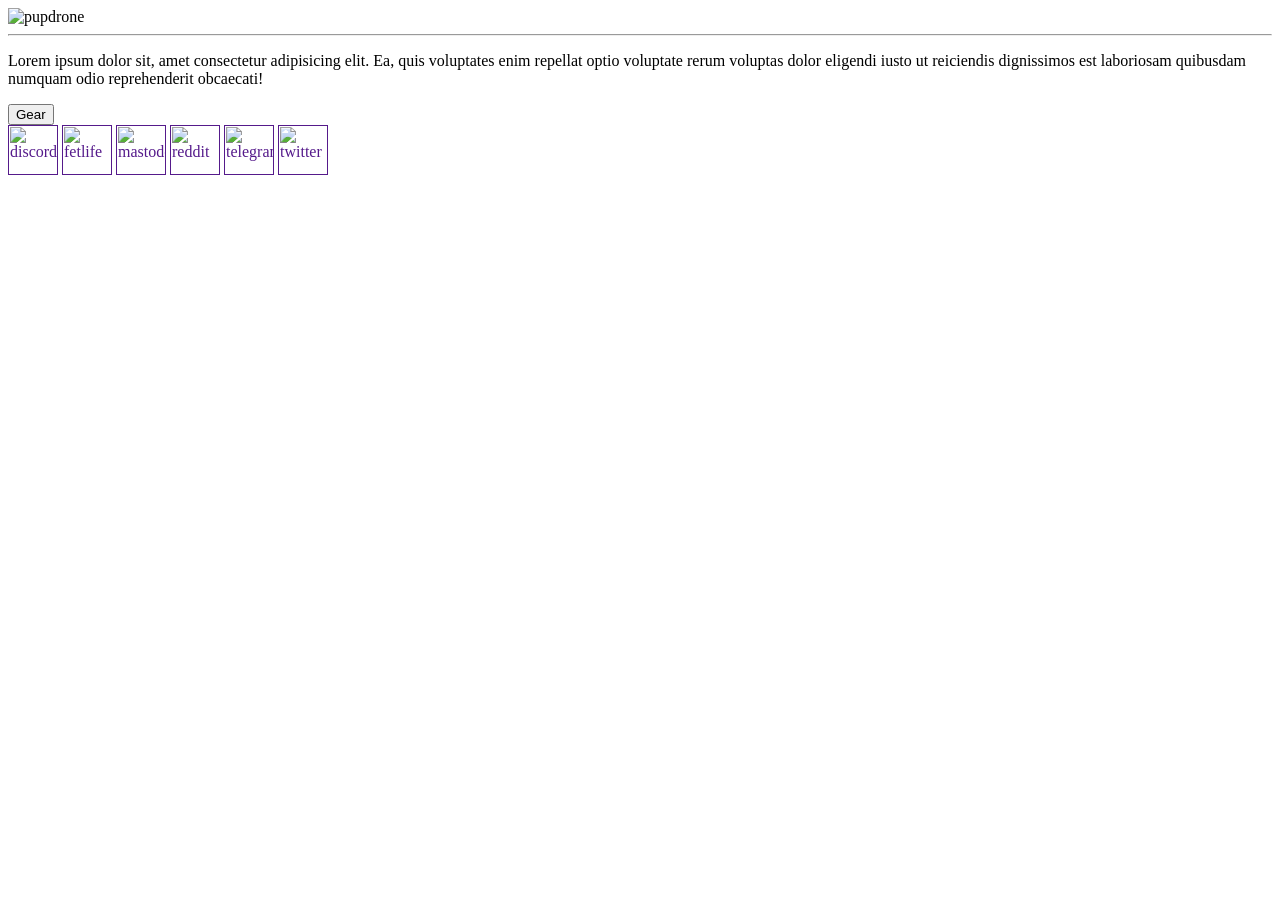
==== index.html @ 0f7b8c2d "Add files via upload" ====
<html xmlns="http://www.w3.org/1999/xhtml" xml:lang="en" lang="en"></html>
<head>
    <title>Pupdrone</title>
    <link rel="stylesheet" href="css/style.css" />
</head>
<body>
    <header>
        <img src="img/header.svg" alt="pupdrone">
    </header>

    <hr class="inv">
    <div class="grid-content-3">
        <div></div>
        <p>Lorem ipsum dolor sit, amet consectetur adipisicing elit. Ea, quis voluptates enim repellat optio voluptate rerum voluptas dolor eligendi iusto ut reiciendis dignissimos est laboriosam quibusdam numquam odio reprehenderit obcaecati!</p>
        <div></div>
    </div>

    <button  onclick="window.open('/gear')">Gear</button>

    <div>
        <a href=""><img width="50px" src="img/discord.svg" alt="discord"></a>
        <a href=""><img width="50px" src="img/fetlife.svg" alt="fetlife"></a>
        <a href=""><img width="50px" src="img/mastodon.svg" alt="mastodon"></a>
        <a href=""><img width="50px" src="img/reddit.svg" alt="reddit"></a>
        <a href=""><img width="50px" src="img/telegram.svg" alt="telegram"></a>
        <a href=""><img width="50px" src="img/twitter.svg" alt="twitter"></a>
    </div>

</body>
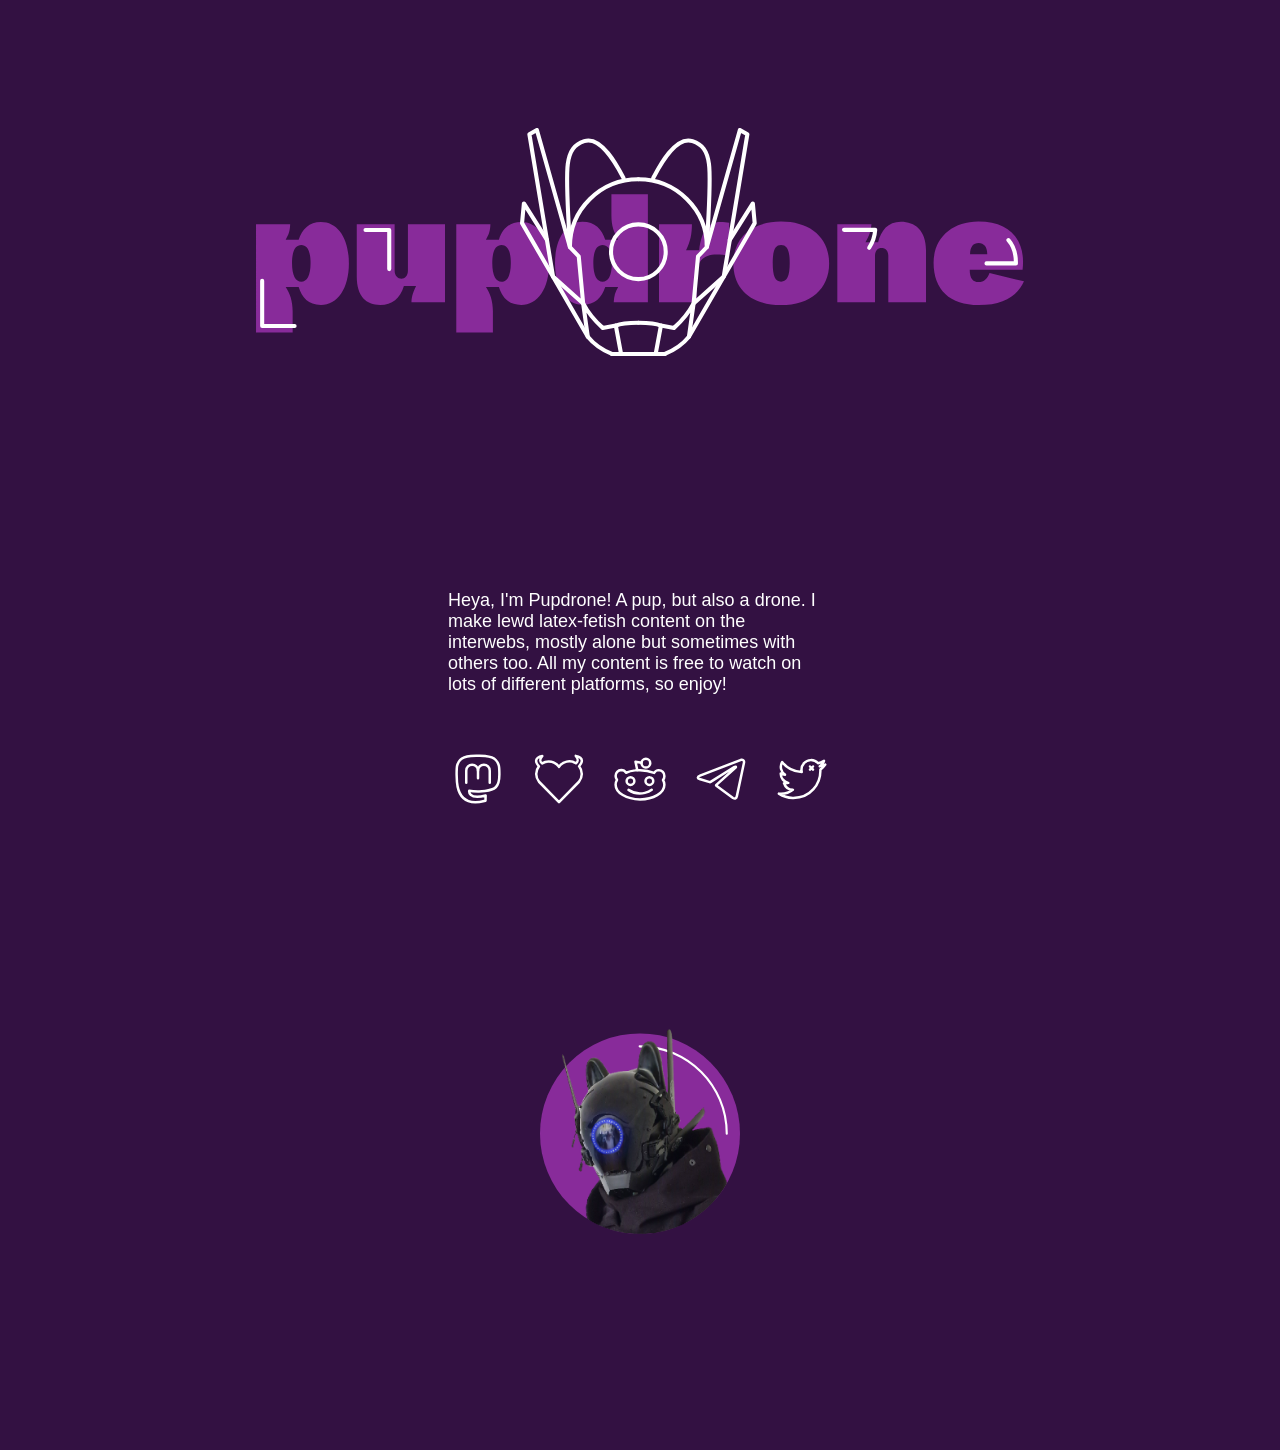
==== commit bbc6149c: "Add files via upload" ====
--- a/index.html
+++ b/index.html
@@ -1,6 +1,20 @@
 <html xmlns="http://www.w3.org/1999/xhtml" xml:lang="en" lang="en"></html>
 <head>
-    <title>Pupdrone</title>
+    <meta charset="utf-8">
+    <meta name="viewport" content="width=device-width, initial-scale=1" />
+    <meta http-equiv="Content-Type" content="text/html; charset=utf-8">
+    <meta name="description" content="Heya, I'm Pupdrone! A pup, but also a drone. I make lewd latex-fetish content on the interwebs."> 
+    <meta property="og:title" content="Pupdrone's site" />
+    <meta property="og:url" content="https://pupdrone.github.io/" />
+    <meta property="og:image" content="https://raw.githubusercontent.com/pupdrone/pupdrone.github.io/main/img/preview.jpg">
+    <meta property="og:type" content="profile" />
+    <meta property="og:locale" content="en" />
+    <meta name="twitter:card" content="summary_large_image">
+    <meta name="twitter:title" content="Pupdrone's site">
+    <meta name="twitter:image" content="https://raw.githubusercontent.com/pupdrone/pupdrone.github.io/main/img/preview.jpg">
+    <meta name="twitter:description" content="Heya, I'm Pupdrone! A pup, but also a drone. I make lewd latex-fetish content on the interwebs.">
+    <link rel="me" href="https://rubber.social/@Pupdrone">
+    <title>Pupdrone's site</title>
     <link rel="stylesheet" href="css/style.css" />
 </head>
 <body>
@@ -8,22 +22,30 @@
         <img src="img/header.svg" alt="pupdrone">
     </header>
 
-    <hr class="inv">
-    <div class="grid-content-3">
-        <div></div>
-        <p>Lorem ipsum dolor sit, amet consectetur adipisicing elit. Ea, quis voluptates enim repellat optio voluptate rerum voluptas dolor eligendi iusto ut reiciendis dignissimos est laboriosam quibusdam numquam odio reprehenderit obcaecati!</p>
-        <div></div>
-    </div>
+    <hr class="inv2">
+    <div class="content">
 
-    <button  onclick="window.open('/gear')">Gear</button>
+        <div class="center">
+            <p>Heya, I'm Pupdrone! A pup, but also a drone. I make lewd latex-fetish content on the interwebs, mostly alone but sometimes with others too. All my content is free to watch on lots of different platforms, so enjoy!</p>
+        </div>
 
-    <div>
-        <a href=""><img width="50px" src="img/discord.svg" alt="discord"></a>
-        <a href=""><img width="50px" src="img/fetlife.svg" alt="fetlife"></a>
-        <a href=""><img width="50px" src="img/mastodon.svg" alt="mastodon"></a>
-        <a href=""><img width="50px" src="img/reddit.svg" alt="reddit"></a>
-        <a href=""><img width="50px" src="img/telegram.svg" alt="telegram"></a>
-        <a href=""><img width="50px" src="img/twitter.svg" alt="twitter"></a>
+        <hr class="inv">
+
+        <div style="display: flex; justify-content: space-between;  align-items: center;">
+            <a href="https://rubber.social/@Pupdrone"><img width="60px" src="img/mastodon.svg" alt="mastodon" class="social"></a>
+            <a href="https://fetlife.com/users/16746684"><img width="60px" src="img/fetlife.svg" alt="fetlife" class="social"></a>
+            <a href="https://www.reddit.com/user/pupdrone"><img width="60px" src="img/reddit.svg" alt="reddit" class="social"></a>
+            <a href="https://t.me/pupdrone"><img width="60px" src="img/telegram.svg" alt="telegram" class="social"></a>
+            <a href="https://twitter.com/pup_drone"><img width="60px" src="img/twitter.svg" alt="twitter" class="social"></a>
+        </div>
+    
+        <hr class="inv2">
+
+        <div class="avatar">
+            <img width="200px" src="img/avatar.svg" alt="pupdrone avatar">
+        </div>
+
+        <hr class="inv2">
     </div>
 
 </body>
--- a/css/style.css
+++ b/css/style.css
@@ -0,0 +1,154 @@
+html{
+    font-family: sans-serif;
+    color: white;
+    font-size: large;
+  }
+
+body {
+    background-color: #331142;
+    margin-top: 10vw;
+    margin-left: 20vw;
+    margin-right: 20vw;
+}
+
+h1 {
+    text-align: center;
+    font-size: 8vw;
+    color: #89279b;
+}
+
+hr.inv {
+    border: 6px;
+    margin-top: 1em;
+    margin-bottom: 1em;
+}
+  
+hr.inv2 {
+  border: 6px;
+  margin-top: 6em;
+  margin-bottom: 6em;
+}
+
+.content {
+    margin-left: 15vw;
+    margin-right: 15vw;
+}
+
+.center {
+    display: flex; 
+    justify-content: center;  
+    align-items: center;
+}
+
+.avatar {
+    display: flex; 
+    justify-content: center;  
+    align-items: center;
+}
+
+.social:hover{
+    filter: invert(24%) sepia(51%) saturate(2301%) hue-rotate(267deg) brightness(91%) contrast(104%);
+}
+
+button {
+    display: inline-block;
+    background-color: #89279b;
+    color: white;
+    font-size: large;
+    border: none;
+    border-radius: 40px;
+    padding: 8px 0px;
+    width: 240px;
+    height: 60px;
+    cursor: pointer;
+  }
+  
+button:hover {
+  background-color: #cc3ae7;
+}
+
+.grid-content-3 {
+    display: grid;
+    grid-template-columns: 1fr 2fr 1fr;
+    column-gap: 1em;
+    row-gap: 1em;
+    }
+
+.gear-container {  display: grid;
+    grid-template-columns: 1fr 1fr 1fr 1fr;
+    grid-template-rows: 1fr 1fr 1fr 1fr;
+    gap: .8em;
+    grid-auto-flow: row;
+    height: 400em; 
+    grid-template-areas: 
+    "item1 item2 item2 item3"
+    "item1 item4 item5 item5"
+    "item6 item7 item5 item5"
+    "item8 item8 item9 item10"; 
+  }
+
+.grid-img {
+    object-fit: cover; 
+    width: 100%;
+    height: 100%;
+    border-radius: 10px;
+}
+
+.grid-img:hover { 
+    -o-transition:.2s;
+    -ms-transition:.2s;
+    -moz-transition:.2s;
+    -webkit-transition:.2s;
+    transition:.2s;
+    box-shadow: 0 5px 5px rgba(0, 0, 0, 0.4);
+    transform: scale(1.02, 1.02);
+}
+
+
+.item1 { grid-area: item1; }
+.item2 { grid-area: item2; }
+.item3 { grid-area: item3; }
+.item4 { grid-area: item4; }
+.item5 { grid-area: item5; }
+.item6 { grid-area: item6; }
+.item7 { grid-area: item7; }
+.item8 { grid-area: item8; }
+.item9 { grid-area: item9; }
+.item10 { grid-area: item10; }
+      
+
+@media screen and (max-width: 1200px) {
+    .grid-content-3 {
+        grid-template-columns: 1fr;
+    }
+    .content {
+        margin-left: 5vw;
+        margin-right: 5vw;
+    }
+}
+    
+
+@media screen and (max-width: 800px) {
+    body {
+        margin-left: 10vw;
+        margin-right: 10vw;
+    }
+
+    .content {
+        margin-left: 1vw;
+        margin-right: 1vw;
+    }
+    .grid-content-3 {
+        grid-template-columns: 1fr;
+    }
+
+    .gear-container {  display: grid;
+        grid-template-columns: 1fr 1fr;
+        grid-template-areas:
+        "item1 item2"
+        "item3 item4"
+        "item5 item6"
+        "item7 item8"
+        "item9 item10";
+    }
+}
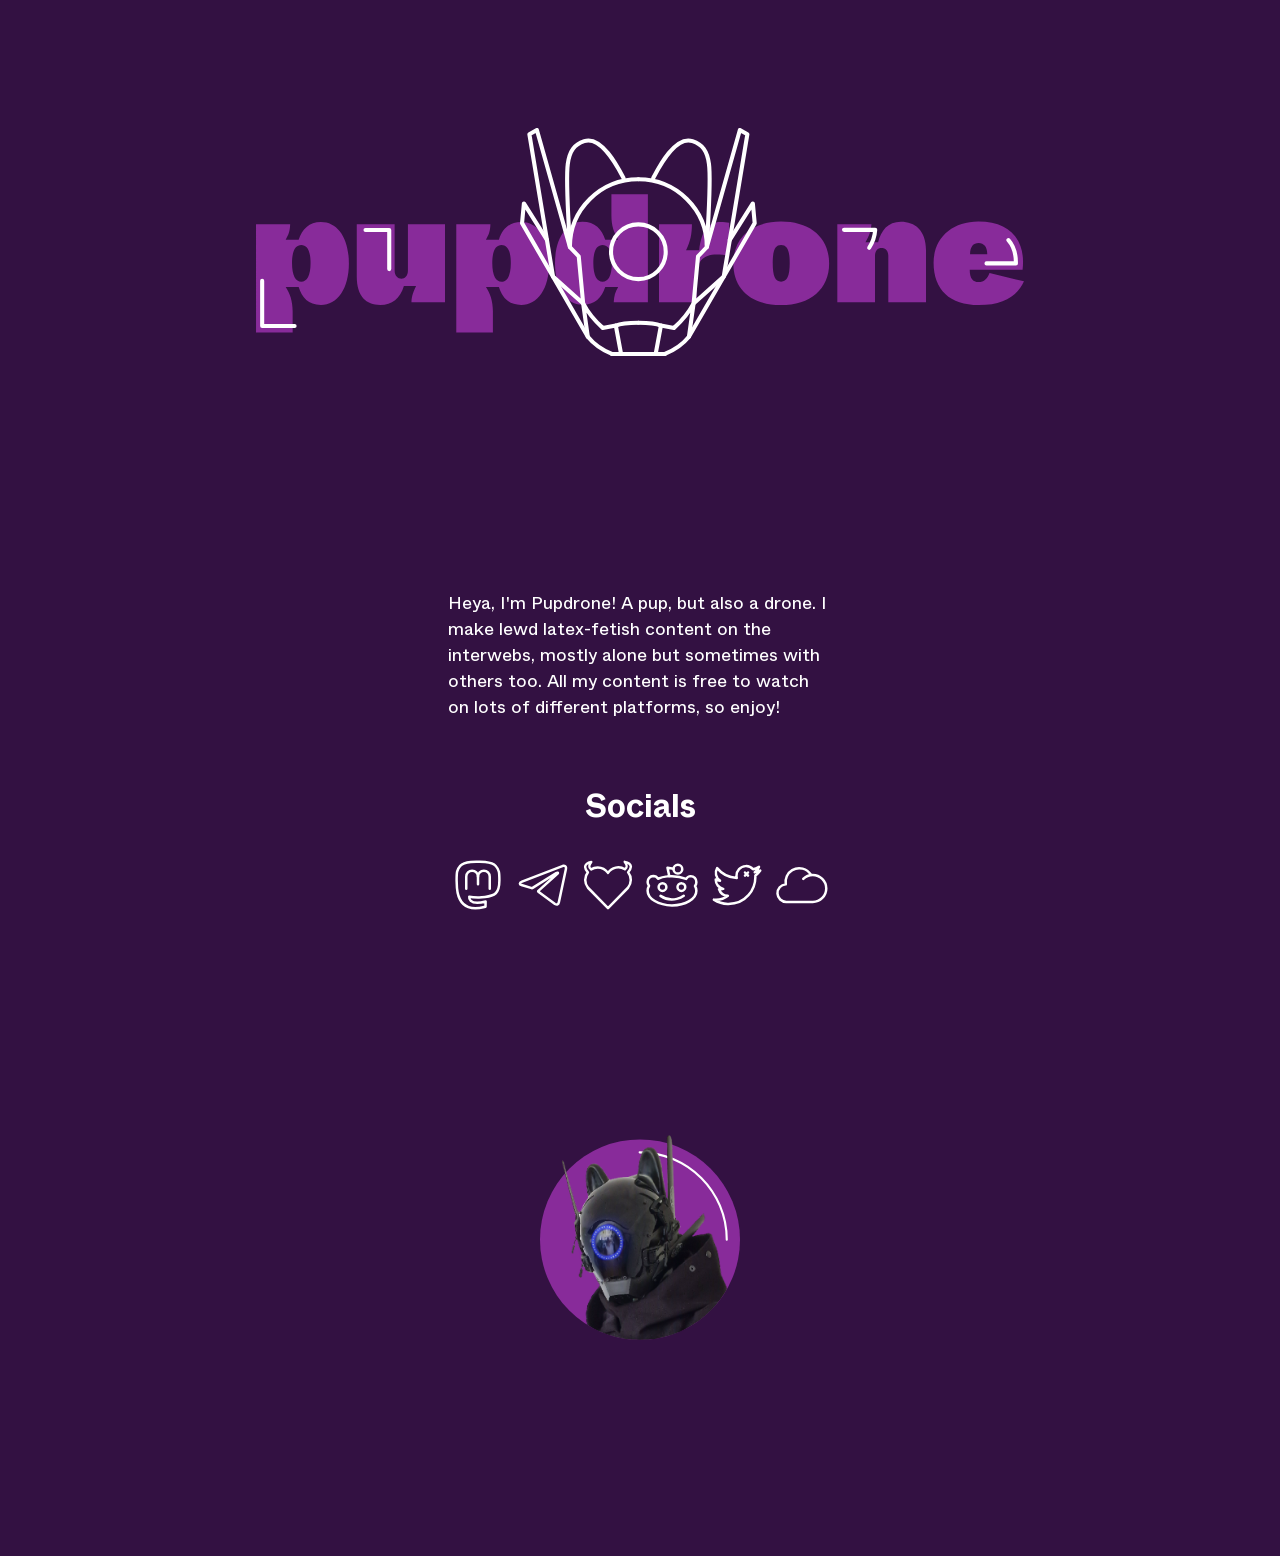
==== commit daac56d9: "Add files via upload" ====
--- a/index.html
+++ b/index.html
@@ -14,6 +14,7 @@
     <meta name="twitter:image" content="https://raw.githubusercontent.com/pupdrone/pupdrone.github.io/main/img/preview.jpg">
     <meta name="twitter:description" content="Heya, I'm Pupdrone! A pup, but also a drone. I make lewd latex-fetish content on the interwebs.">
     <link rel="me" href="https://rubber.social/@Pupdrone">
+    <link rel="shortcut icon" type="image/png" href="img/favicon.png"/>
     <title>Pupdrone's site</title>
     <link rel="stylesheet" href="css/style.css" />
 </head>
@@ -31,12 +32,14 @@
 
         <hr class="inv">
 
+        <h2 >Socials</h2>
         <div style="display: flex; justify-content: space-between;  align-items: center;">
             <a href="https://rubber.social/@Pupdrone"><img width="60px" src="img/mastodon.svg" alt="mastodon" class="social"></a>
+            <a href="https://t.me/pupdrone"><img width="60px" src="img/telegram.svg" alt="telegram" class="social"></a>
             <a href="https://fetlife.com/users/16746684"><img width="60px" src="img/fetlife.svg" alt="fetlife" class="social"></a>
             <a href="https://www.reddit.com/user/pupdrone"><img width="60px" src="img/reddit.svg" alt="reddit" class="social"></a>
-            <a href="https://t.me/pupdrone"><img width="60px" src="img/telegram.svg" alt="telegram" class="social"></a>
             <a href="https://twitter.com/pup_drone"><img width="60px" src="img/twitter.svg" alt="twitter" class="social"></a>
+            <a href="https://bsky.app/profile/pupdrone.bsky.social"><img width="60px" src="img/bluesky.svg" alt="bluesky" class="social"></a>
         </div>
     
         <hr class="inv2">
--- a/css/style.css
+++ b/css/style.css
@@ -1,5 +1,15 @@
+@font-face {
+    font-family: Wh;
+    src: url(../img/wh-reg.woff2);
+}
+
+@font-face {
+    font-family: Wh-Ink;
+    src: url(../img/wh-ink-bld.woff2);
+}
+
 html{
-    font-family: sans-serif;
+    font-family: Wh, sans-serif;
     color: white;
     font-size: large;
   }
@@ -15,6 +25,12 @@
     text-align: center;
     font-size: 8vw;
     color: #89279b;
+}
+
+h2 {
+    font-family: Wh-Ink, sans-serif;
+    font-size: xx-large;
+    text-align: center;
 }
 
 hr.inv {
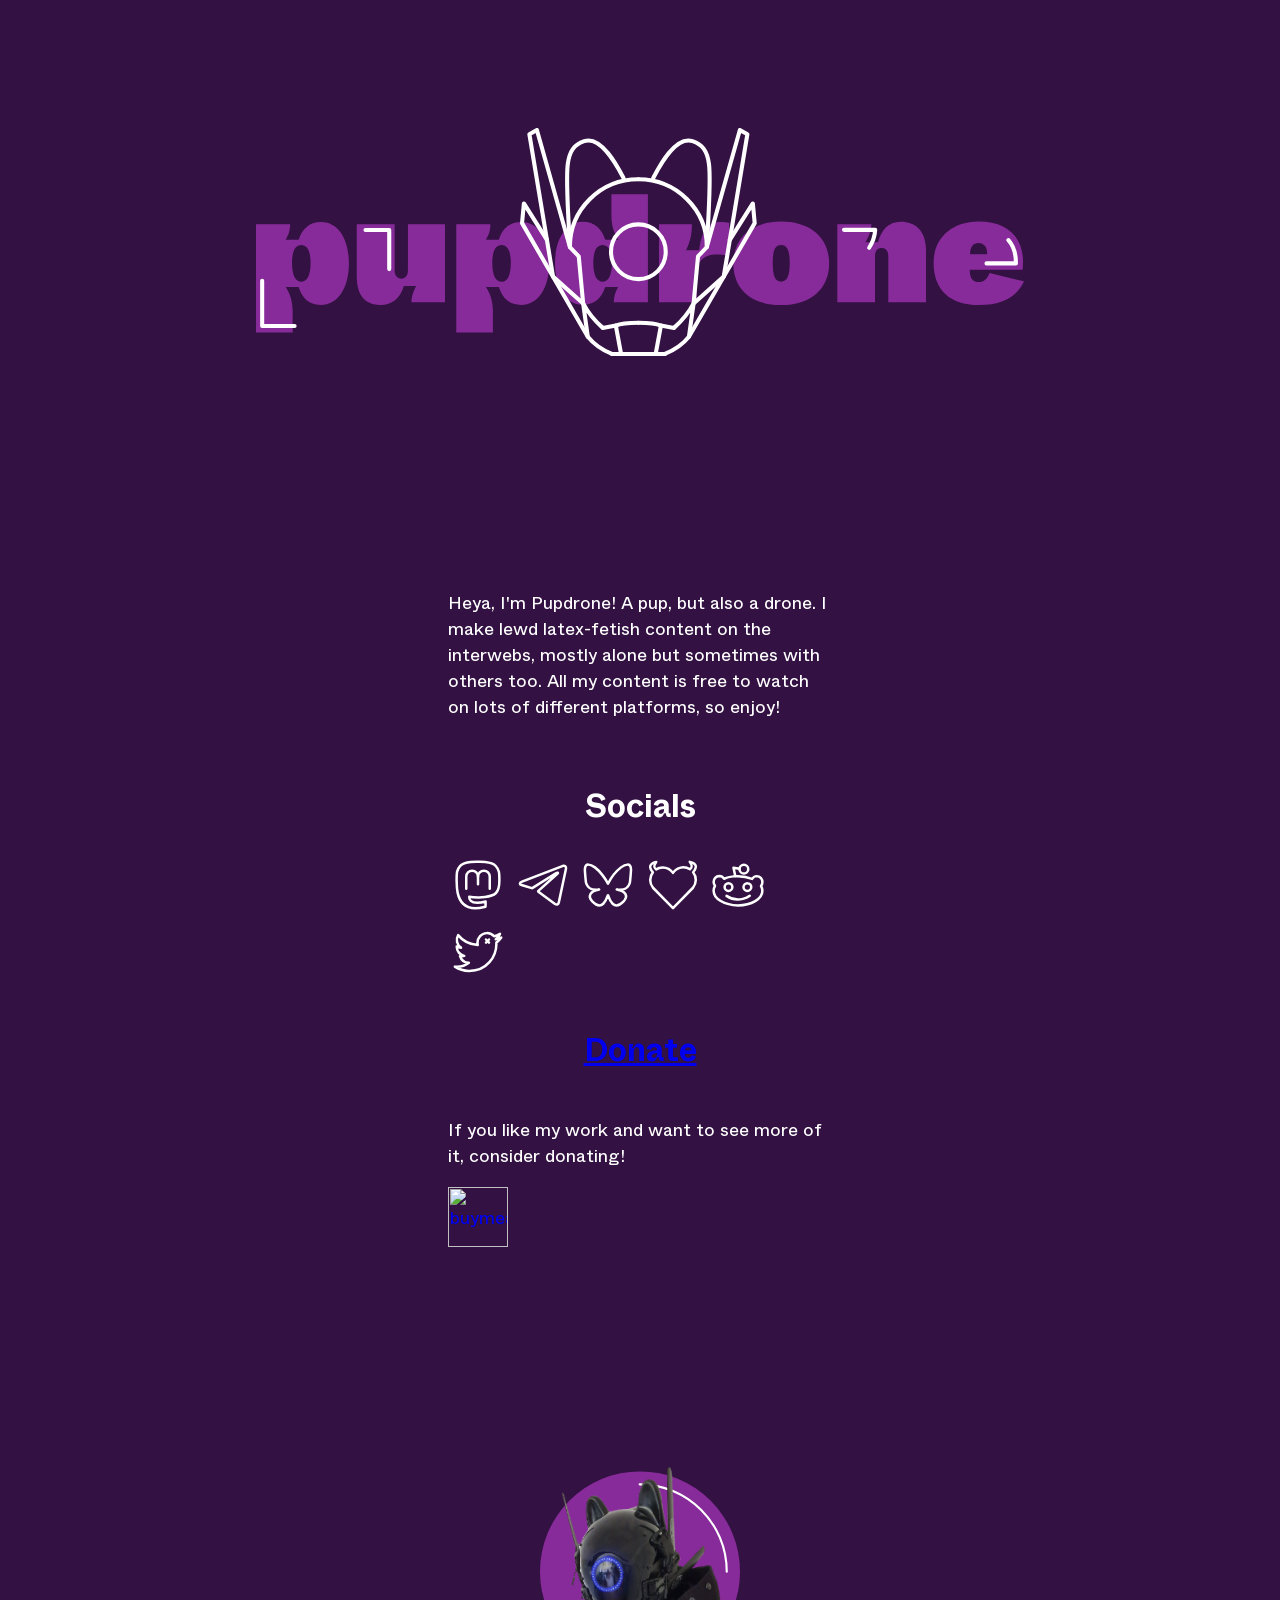
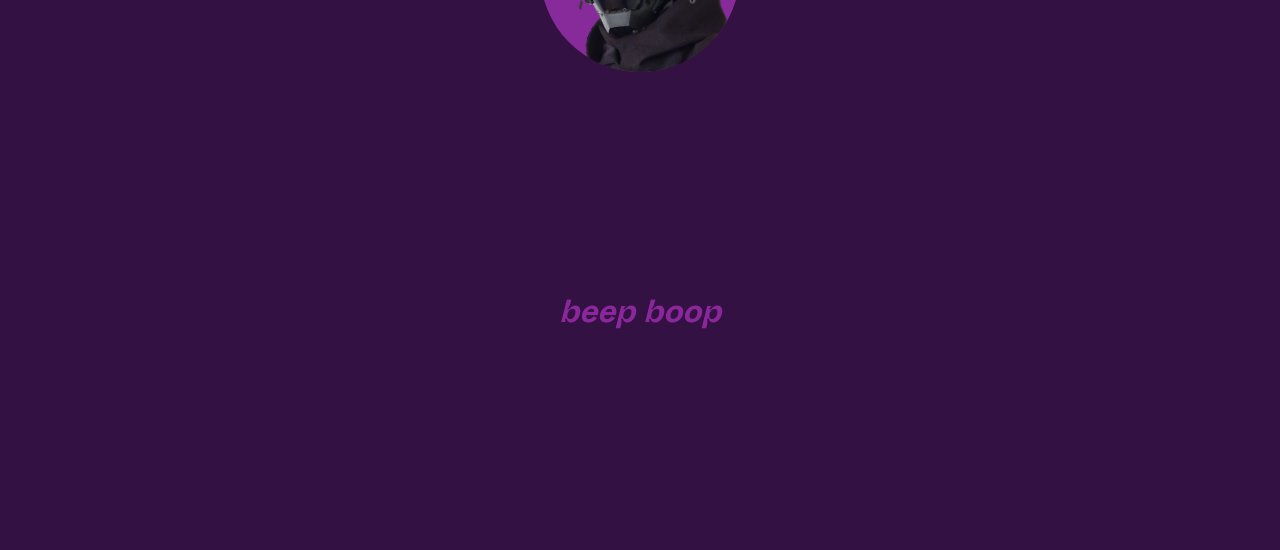
==== commit 10968525: "Add files via upload" ====
--- a/index.html
+++ b/index.html
@@ -32,16 +32,26 @@
 
         <hr class="inv">
 
-        <h2 >Socials</h2>
-        <div style="display: flex; justify-content: space-between;  align-items: center;">
+        <h2>Socials</h2>
+        <div class="socials">
             <a href="https://rubber.social/@Pupdrone"><img width="60px" src="img/mastodon.svg" alt="mastodon" class="social"></a>
             <a href="https://t.me/pupdrone"><img width="60px" src="img/telegram.svg" alt="telegram" class="social"></a>
+            <a href="https://bsky.app/profile/pupdrone.bsky.social"><img width="60px" src="img/bluesky.svg" alt="bluesky" class="social"></a>
             <a href="https://fetlife.com/users/16746684"><img width="60px" src="img/fetlife.svg" alt="fetlife" class="social"></a>
             <a href="https://www.reddit.com/user/pupdrone"><img width="60px" src="img/reddit.svg" alt="reddit" class="social"></a>
             <a href="https://twitter.com/pup_drone"><img width="60px" src="img/twitter.svg" alt="twitter" class="social"></a>
-            <a href="https://bsky.app/profile/pupdrone.bsky.social"><img width="60px" src="img/bluesky.svg" alt="bluesky" class="social"></a>
         </div>
-    
+        
+        <hr class="inv">
+
+        <h2><a class="hlink" href="gear.html">Donate</a></h2>
+
+        <div class="center">
+            <p>If you like my work and want to see more of it, consider donating!</p>
+        </div>
+        <div class="socials">
+            <a href="https://rubber.social/@Pupdrone"><img width="60px" src="img/buymeacoffee.svg" alt="buymeacoffee" class="social"></a>
+        </div>
         <hr class="inv2">
 
         <div class="avatar">
@@ -49,6 +59,8 @@
         </div>
 
         <hr class="inv2">
+        <h2 style="color: #89279b;"><em>beep boop</em></h2>
+        <hr class="inv2">
     </div>
 
 </body>
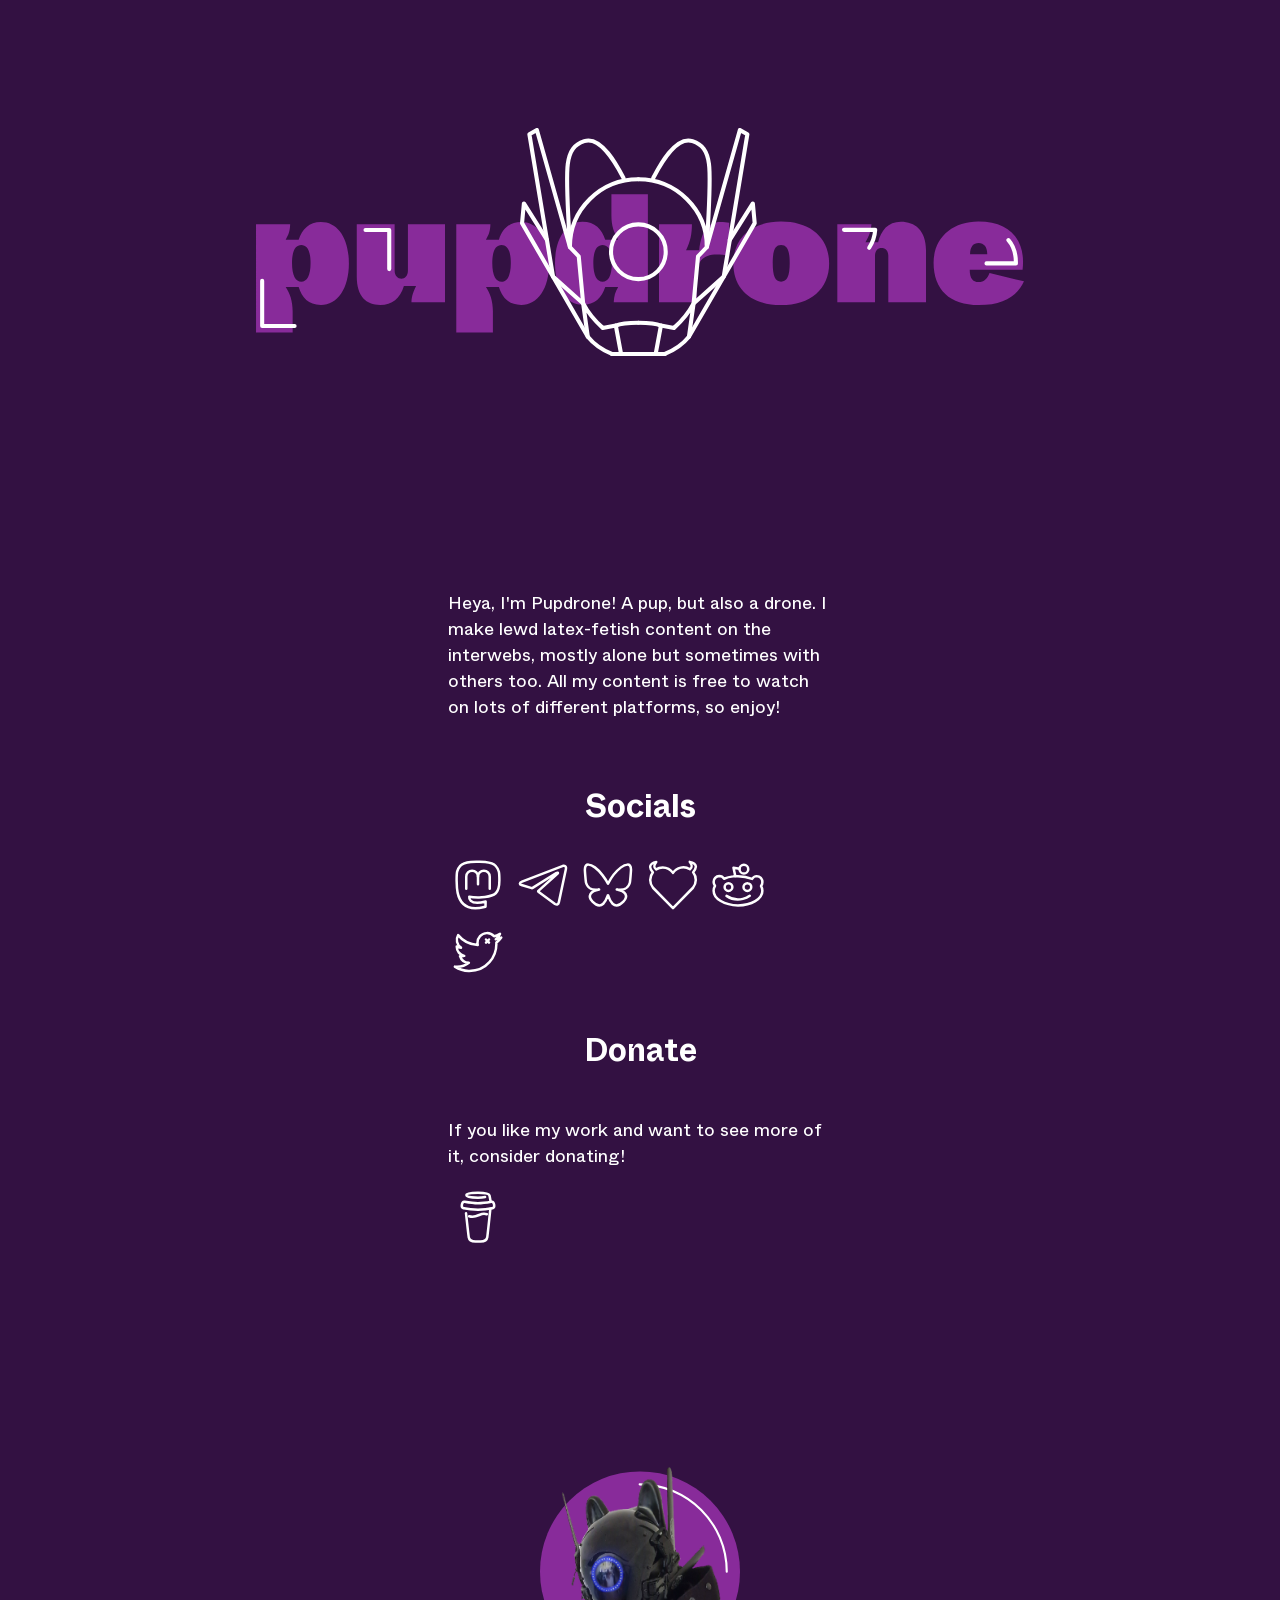
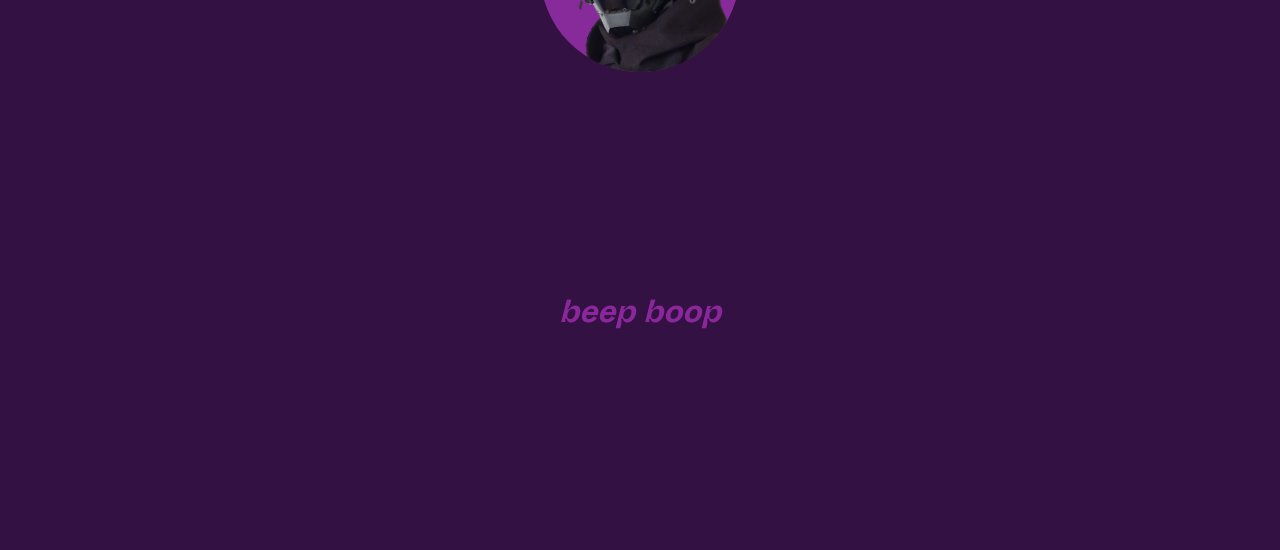
==== commit 01868e77: "Add files via upload" ====
--- a/index.html
+++ b/index.html
@@ -44,7 +44,7 @@
         
         <hr class="inv">
 
-        <h2><a class="hlink" href="gear.html">Donate</a></h2>
+        <h2>Donate</h2>
 
         <div class="center">
             <p>If you like my work and want to see more of it, consider donating!</p>
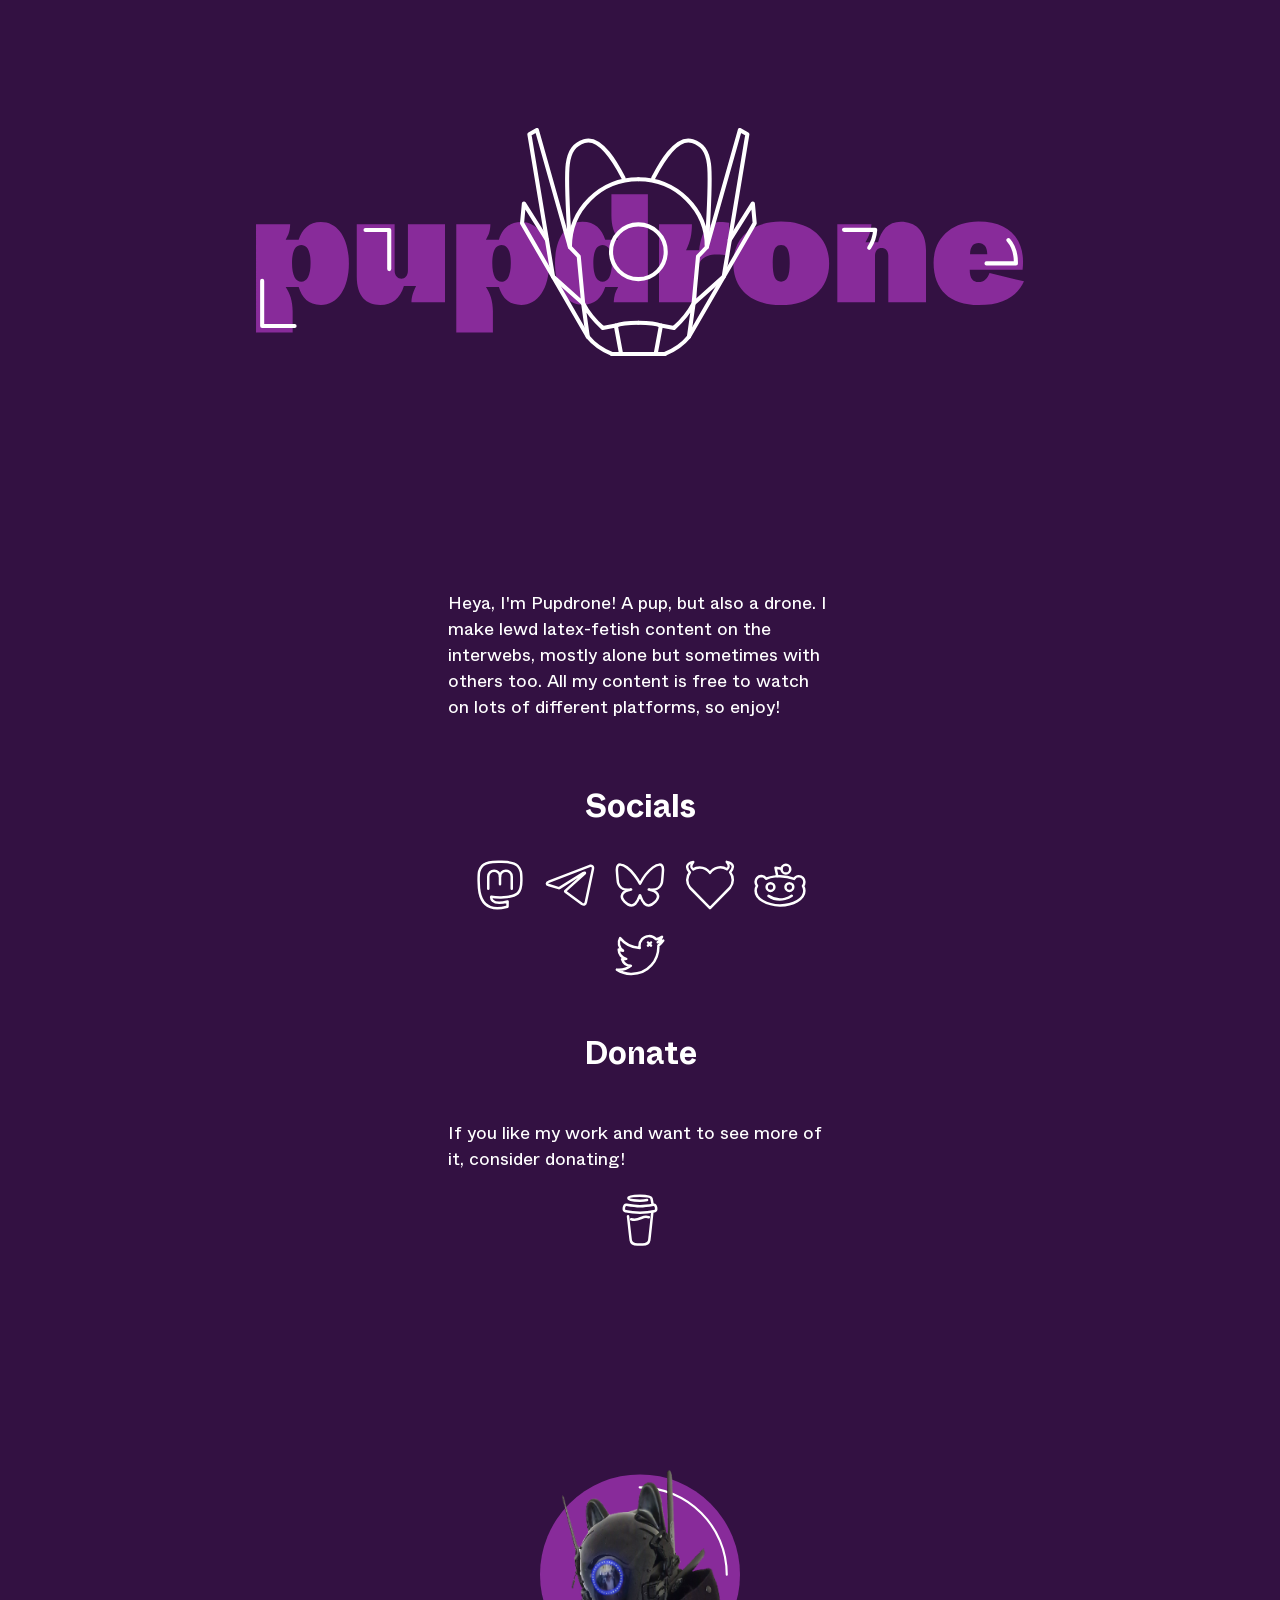
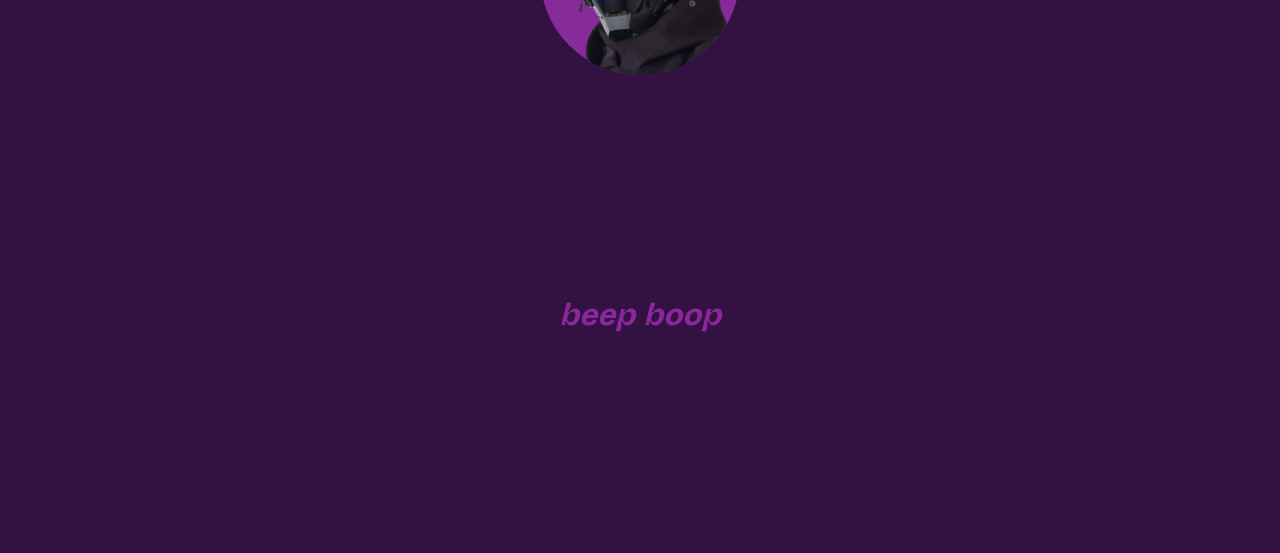
==== commit 7b9a7c35: "Add files via upload" ====
--- a/index.html
+++ b/index.html
@@ -50,7 +50,7 @@
             <p>If you like my work and want to see more of it, consider donating!</p>
         </div>
         <div class="socials">
-            <a href="https://rubber.social/@Pupdrone"><img width="60px" src="img/buymeacoffee.svg" alt="buymeacoffee" class="social"></a>
+            <a href="https://buymeacoffee.com/pupdrone"><img width="60px" src="img/buymeacoffee.svg" alt="buymeacoffee" class="social"></a>
         </div>
         <hr class="inv2">
 
--- a/css/style.css
+++ b/css/style.css
@@ -32,6 +32,26 @@
     font-size: xx-large;
     text-align: center;
 }
+
+a.hlink {
+    text-decoration: none;
+    color: white;
+}
+
+
+a.hlink:visited {
+    text-decoration: none;
+    color: white;
+  }
+  
+a.hlink:hover {
+    text-decoration: none;
+    color: #89279b;
+  }
+  
+a.hlink:active {
+    text-decoration: none;
+  }
 
 hr.inv {
     border: 6px;
@@ -120,18 +140,13 @@
     transform: scale(1.02, 1.02);
 }
 
-
-.item1 { grid-area: item1; }
-.item2 { grid-area: item2; }
-.item3 { grid-area: item3; }
-.item4 { grid-area: item4; }
-.item5 { grid-area: item5; }
-.item6 { grid-area: item6; }
-.item7 { grid-area: item7; }
-.item8 { grid-area: item8; }
-.item9 { grid-area: item9; }
-.item10 { grid-area: item10; }
-      
+.socials {
+    display: flex; 
+    gap: 10px;
+    justify-content: center; 
+    align-items: center;
+    flex-wrap: wrap;
+}
 
 @media screen and (max-width: 1200px) {
     .grid-content-3 {
@@ -143,7 +158,6 @@
     }
 }
     
-
 @media screen and (max-width: 800px) {
     body {
         margin-left: 10vw;
@@ -157,14 +171,4 @@
     .grid-content-3 {
         grid-template-columns: 1fr;
     }
-
-    .gear-container {  display: grid;
-        grid-template-columns: 1fr 1fr;
-        grid-template-areas:
-        "item1 item2"
-        "item3 item4"
-        "item5 item6"
-        "item7 item8"
-        "item9 item10";
-    }
 }
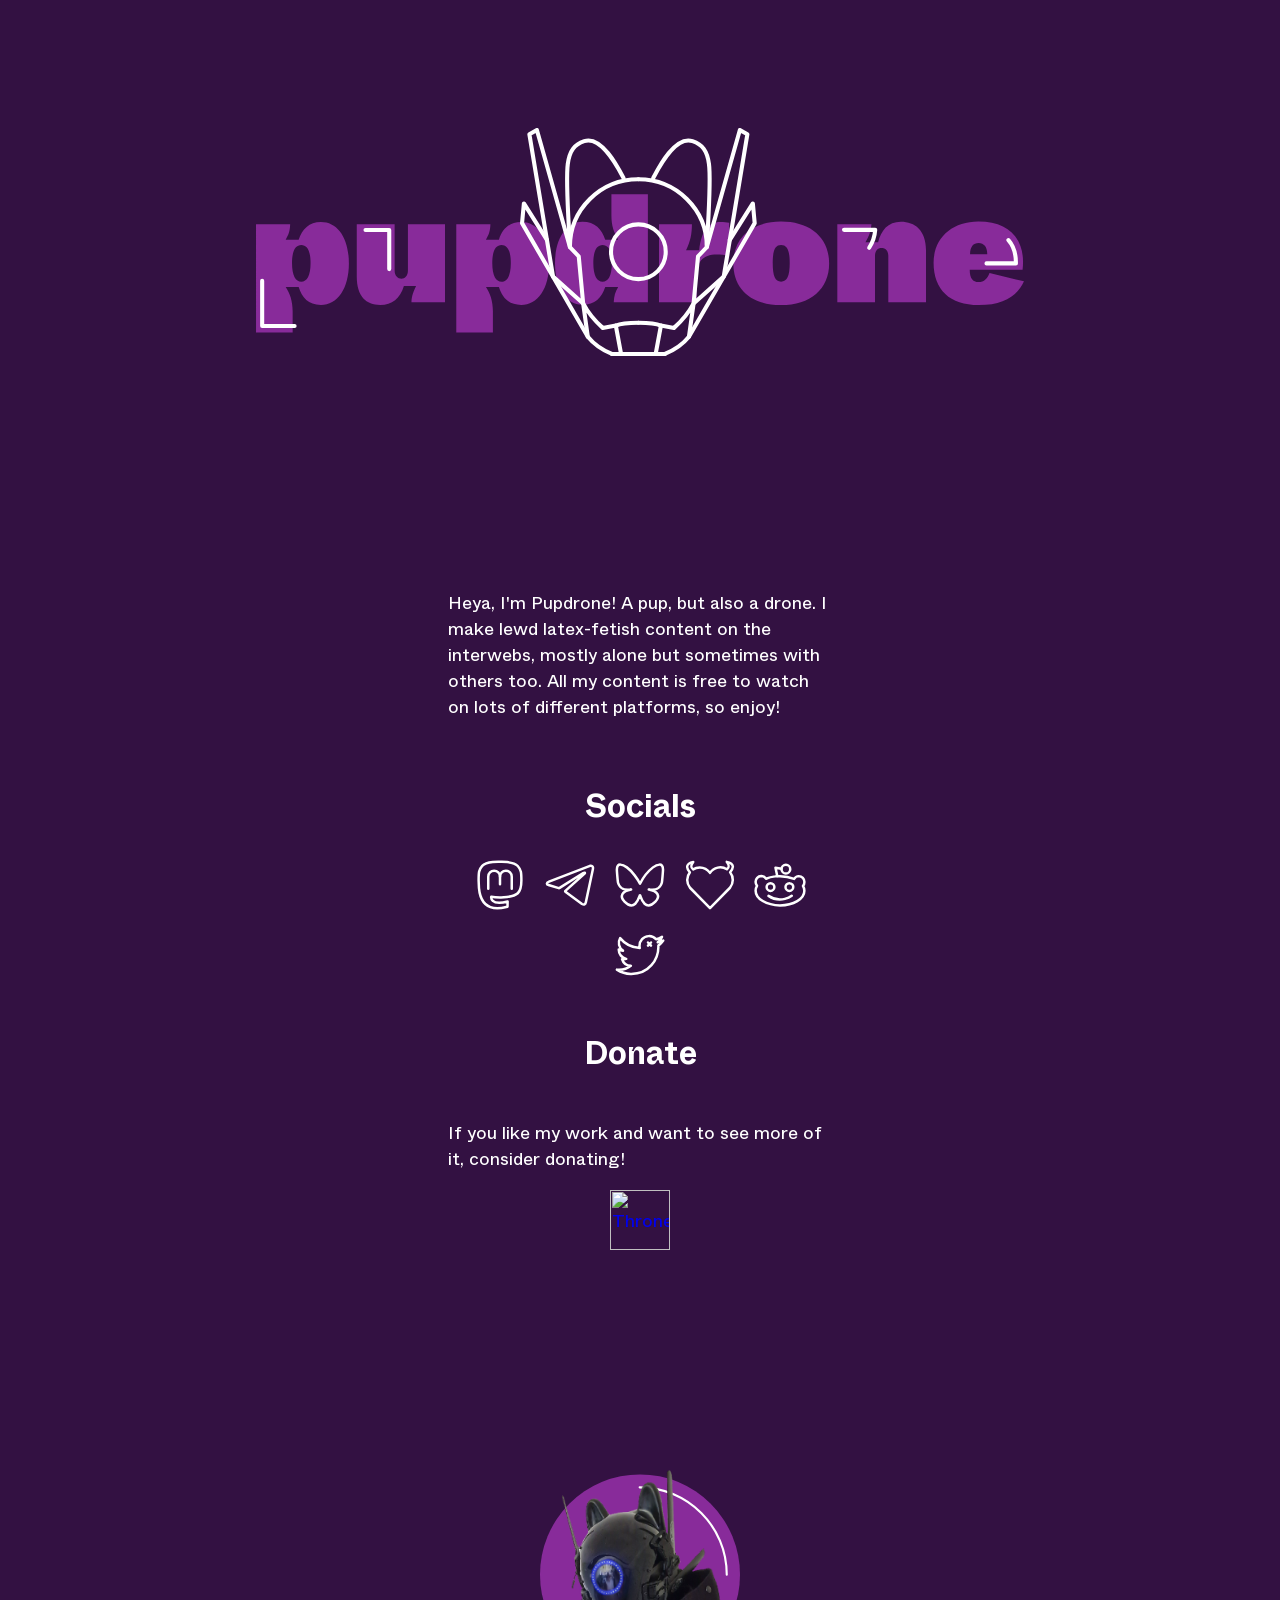
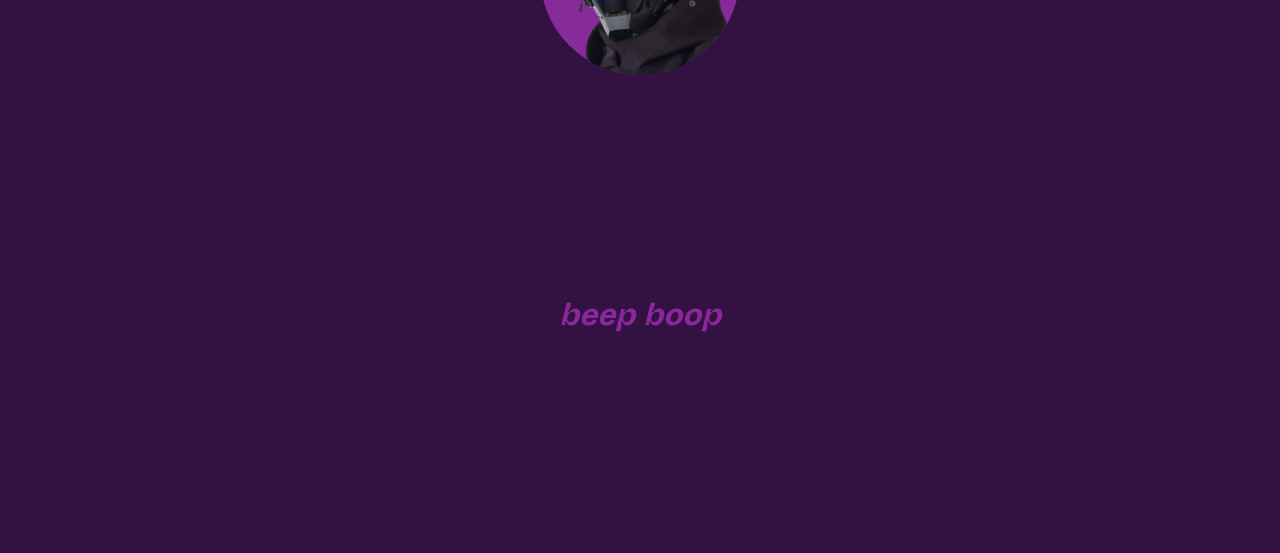
==== commit fc5d905d: "Add files via upload" ====
--- a/index.html
+++ b/index.html
@@ -50,7 +50,7 @@
             <p>If you like my work and want to see more of it, consider donating!</p>
         </div>
         <div class="socials">
-            <a href="https://buymeacoffee.com/pupdrone"><img width="60px" src="img/buymeacoffee.svg" alt="buymeacoffee" class="social"></a>
+            <a href="https://throne.com/pupdrone"><img width="60px" src="img/throne.svg" alt="Throne" class="social"></a>
         </div>
         <hr class="inv2">
 
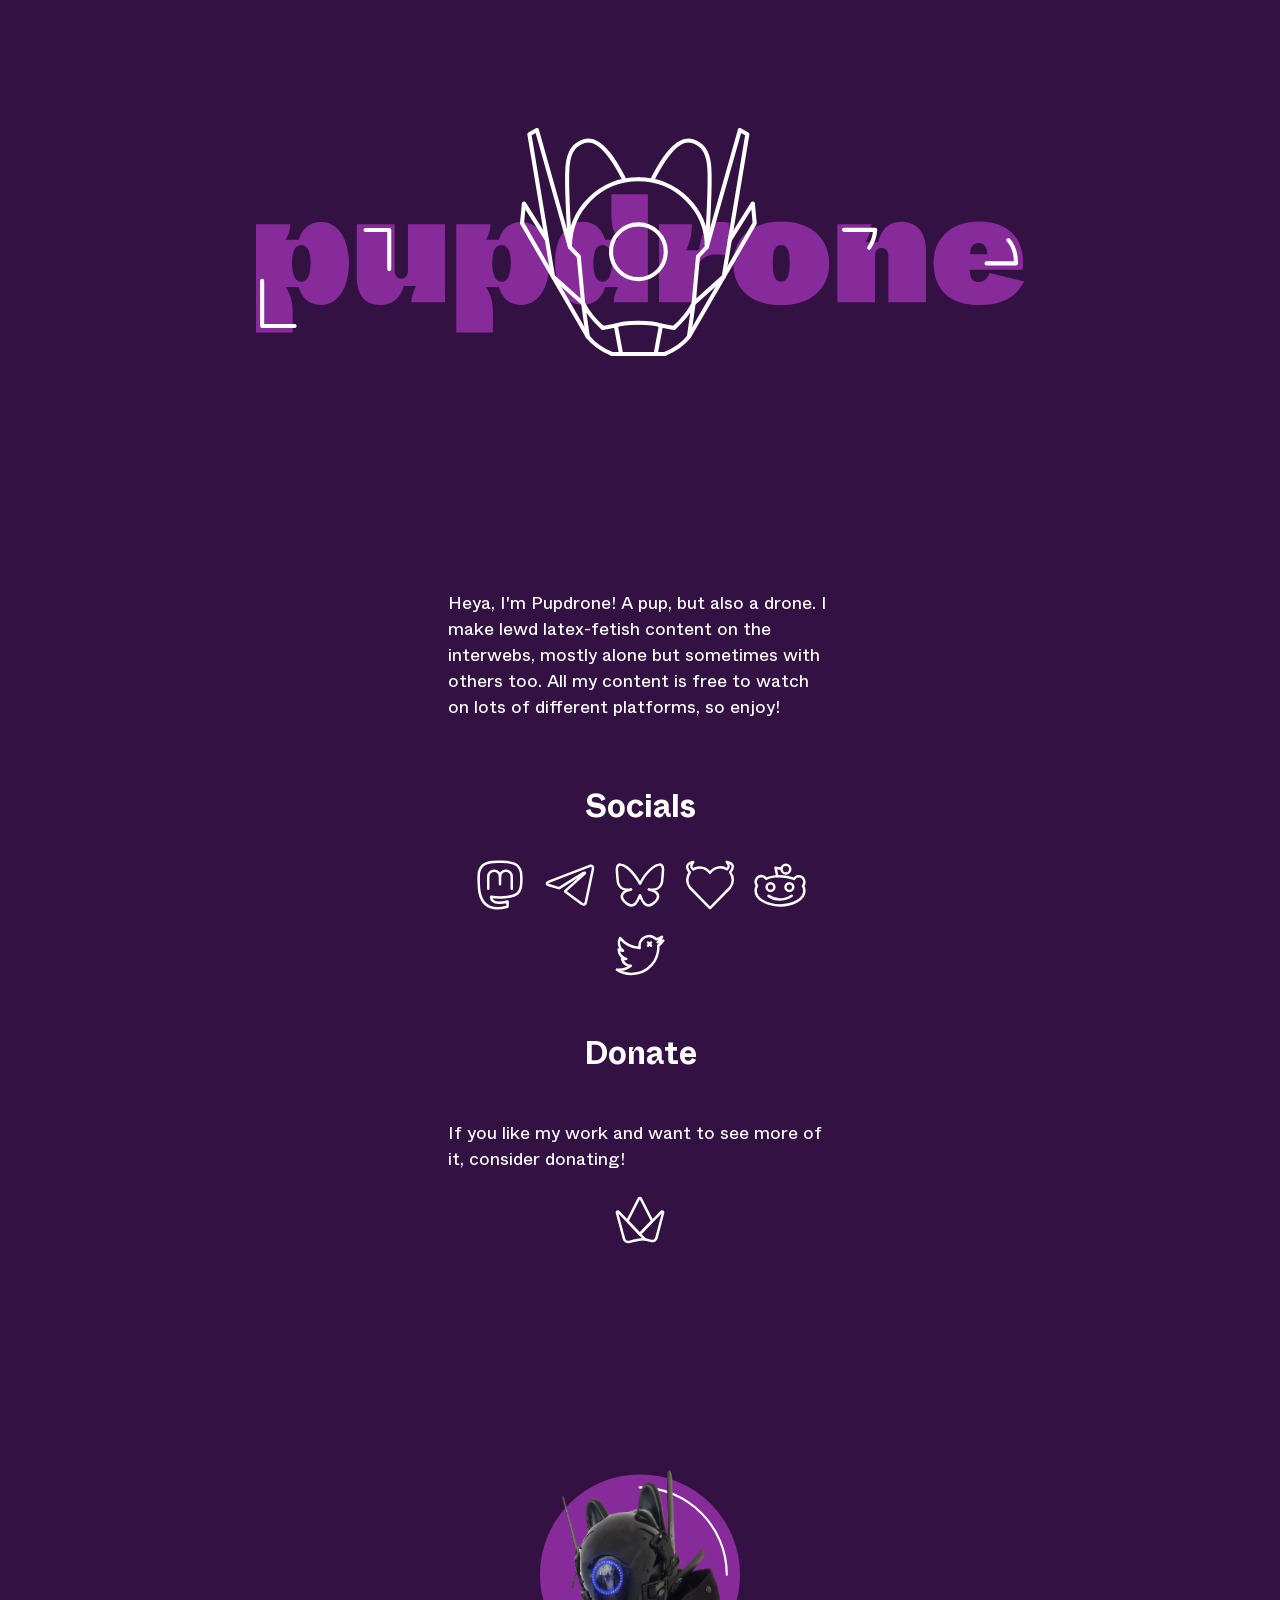
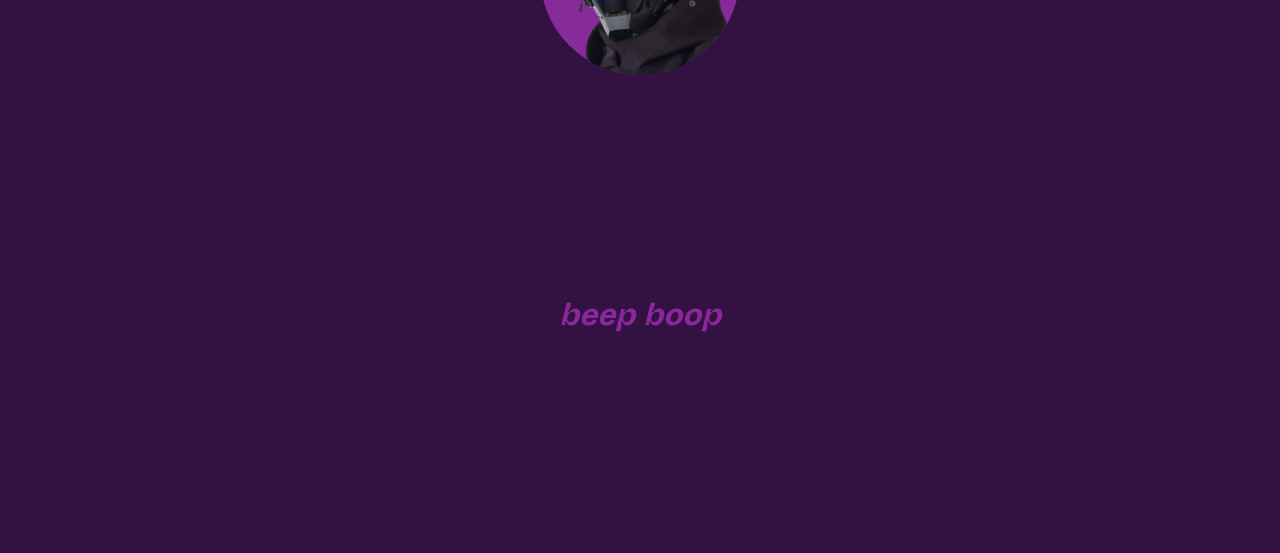
==== commit 307712d1: "Add files via upload" ====
--- a/index.html
+++ b/index.html
@@ -36,7 +36,7 @@
         <div class="socials">
             <a href="https://rubber.social/@Pupdrone"><img width="60px" src="img/mastodon.svg" alt="mastodon" class="social"></a>
             <a href="https://t.me/pupdrone"><img width="60px" src="img/telegram.svg" alt="telegram" class="social"></a>
-            <a href="https://bsky.app/profile/pupdrone.bsky.social"><img width="60px" src="img/bluesky.svg" alt="bluesky" class="social"></a>
+            <a href="https://bsky.app/profile/pupdrone.com"><img width="60px" src="img/bluesky.svg" alt="bluesky" class="social"></a>
             <a href="https://fetlife.com/users/16746684"><img width="60px" src="img/fetlife.svg" alt="fetlife" class="social"></a>
             <a href="https://www.reddit.com/user/pupdrone"><img width="60px" src="img/reddit.svg" alt="reddit" class="social"></a>
             <a href="https://twitter.com/pup_drone"><img width="60px" src="img/twitter.svg" alt="twitter" class="social"></a>
